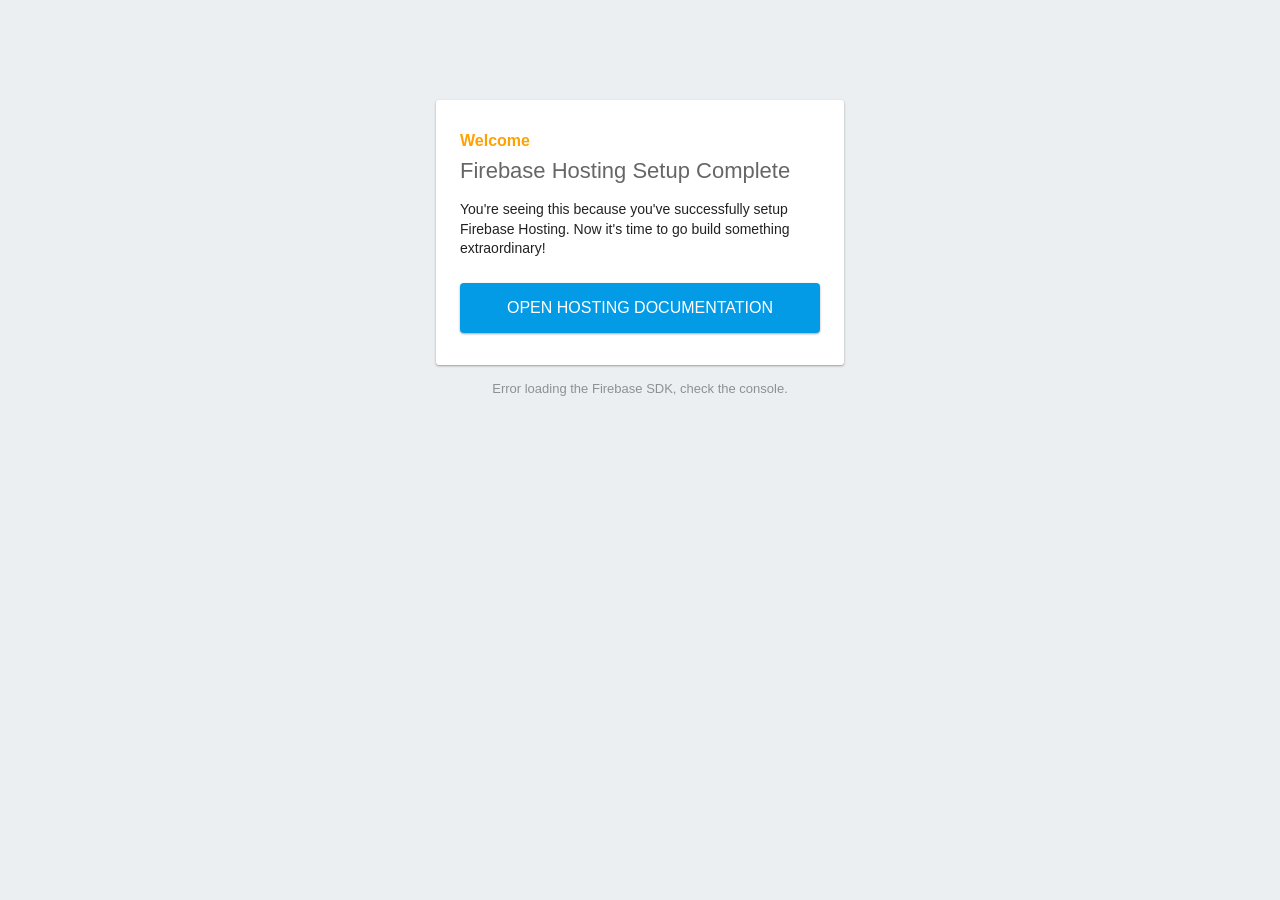
==== project/code/Public/index.html @ d44a6cde "connect firebase" ====
<!DOCTYPE html>
<html>
  <head>
    <meta charset="utf-8">
    <meta name="viewport" content="width=device-width, initial-scale=1">
    <title>Welcome to Firebase Hosting</title>

    <!-- update the version number as needed -->
    <script defer src="/__/firebase/12.6.0/firebase-app-compat.js"></script>
    <!-- include only the Firebase features as you need -->
    <script defer src="/__/firebase/12.6.0/firebase-auth-compat.js"></script>
    <script defer src="/__/firebase/12.6.0/firebase-database-compat.js"></script>
    <script defer src="/__/firebase/12.6.0/firebase-firestore-compat.js"></script>
    <script defer src="/__/firebase/12.6.0/firebase-functions-compat.js"></script>
    <script defer src="/__/firebase/12.6.0/firebase-messaging-compat.js"></script>
    <script defer src="/__/firebase/12.6.0/firebase-storage-compat.js"></script>
    <script defer src="/__/firebase/12.6.0/firebase-analytics-compat.js"></script>
    <script defer src="/__/firebase/12.6.0/firebase-remote-config-compat.js"></script>
    <script defer src="/__/firebase/12.6.0/firebase-performance-compat.js"></script>
    <!-- 
      initialize the SDK after all desired features are loaded, set useEmulator to false
      to avoid connecting the SDK to running emulators.
    -->
    <script defer src="/__/firebase/init.js?useEmulator=true"></script>

    <style media="screen">
      body { background: #ECEFF1; color: rgba(0,0,0,0.87); font-family: Roboto, Helvetica, Arial, sans-serif; margin: 0; padding: 0; }
      #message { background: white; max-width: 360px; margin: 100px auto 16px; padding: 32px 24px; border-radius: 3px; }
      #message h2 { color: #ffa100; font-weight: bold; font-size: 16px; margin: 0 0 8px; }
      #message h1 { font-size: 22px; font-weight: 300; color: rgba(0,0,0,0.6); margin: 0 0 16px;}
      #message p { line-height: 140%; margin: 16px 0 24px; font-size: 14px; }
      #message a { display: block; text-align: center; background: #039be5; text-transform: uppercase; text-decoration: none; color: white; padding: 16px; border-radius: 4px; }
      #message, #message a { box-shadow: 0 1px 3px rgba(0,0,0,0.12), 0 1px 2px rgba(0,0,0,0.24); }
      #load { color: rgba(0,0,0,0.4); text-align: center; font-size: 13px; }
      @media (max-width: 600px) {
        body, #message { margin-top: 0; background: white; box-shadow: none; }
        body { border-top: 16px solid #ffa100; }
      }
    </style>
  </head>
  <body>
    <div id="message">
      <h2>Welcome</h2>
      <h1>Firebase Hosting Setup Complete</h1>
      <p>You're seeing this because you've successfully setup Firebase Hosting. Now it's time to go build something extraordinary!</p>
      <a target="_blank" href="https://firebase.google.com/docs/hosting/">Open Hosting Documentation</a>
    </div>
    <p id="load">Firebase SDK Loading&hellip;</p>

    <script>
      document.addEventListener('DOMContentLoaded', function() {
        const loadEl = document.querySelector('#load');
        // // 🔥🔥🔥🔥🔥🔥🔥🔥🔥🔥🔥🔥🔥🔥🔥🔥🔥🔥🔥🔥🔥🔥🔥🔥🔥🔥🔥🔥🔥🔥🔥
        // // The Firebase SDK is initialized and available here!
        //
        // firebase.auth().onAuthStateChanged(user => { });
        // firebase.database().ref('/path/to/ref').on('value', snapshot => { });
        // firebase.firestore().doc('/foo/bar').get().then(() => { });
        // firebase.functions().httpsCallable('yourFunction')().then(() => { });
        // firebase.messaging().requestPermission().then(() => { });
        // firebase.storage().ref('/path/to/ref').getDownloadURL().then(() => { });
        // firebase.analytics(); // call to activate
        // firebase.analytics().logEvent('tutorial_completed');
        // firebase.performance(); // call to activate
        //
        // // 🔥🔥🔥🔥🔥🔥🔥🔥🔥🔥🔥🔥🔥🔥🔥🔥🔥🔥🔥🔥🔥🔥🔥🔥🔥🔥🔥🔥🔥🔥🔥

        try {
          let app = firebase.app();
          let features = [
            'auth', 
            'database', 
            'firestore',
            'functions',
            'messaging', 
            'storage', 
            'analytics', 
            'remoteConfig',
            'performance',
          ].filter(feature => typeof app[feature] === 'function');
          loadEl.textContent = `Firebase SDK loaded with ${features.join(', ')}`;
        } catch (e) {
          console.error(e);
          loadEl.textContent = 'Error loading the Firebase SDK, check the console.';
        }
      });
    </script>
  </body>
</html>
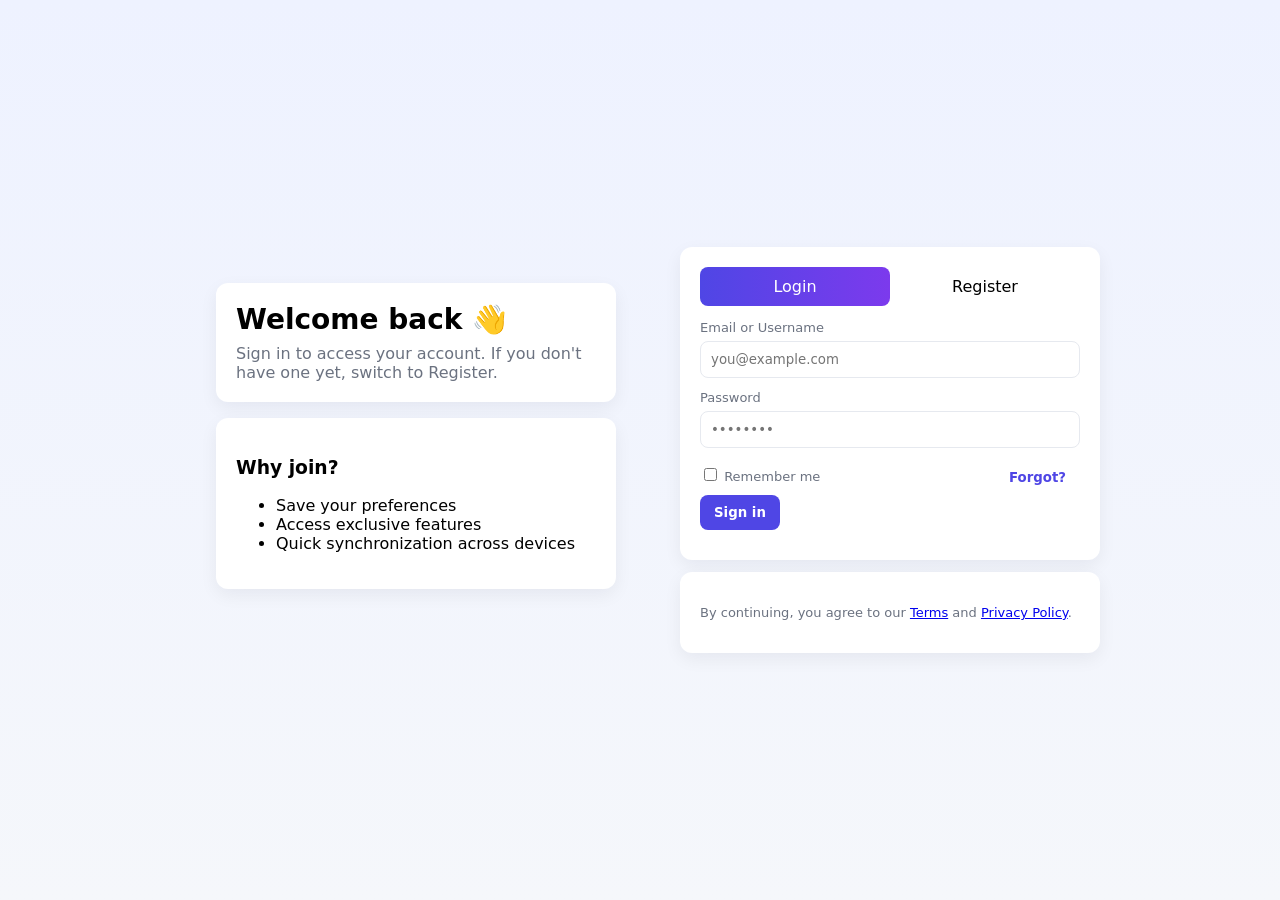
==== commit 1cab1354: "firebase" ====
--- a/project/code/Public/index.html
+++ b/project/code/Public/index.html
@@ -1,89 +1,116 @@
-<!DOCTYPE html>
-<html>
-  <head>
-    <meta charset="utf-8">
-    <meta name="viewport" content="width=device-width, initial-scale=1">
-    <title>Welcome to Firebase Hosting</title>
+<!doctype html>
+<html lang="en">
+<head>
+  <meta charset="utf-8">
+  <meta name="viewport" content="width=device-width, initial-scale=1">
+  <title>Login / Register</title>
 
-    <!-- update the version number as needed -->
-    <script defer src="/__/firebase/12.6.0/firebase-app-compat.js"></script>
-    <!-- include only the Firebase features as you need -->
-    <script defer src="/__/firebase/12.6.0/firebase-auth-compat.js"></script>
-    <script defer src="/__/firebase/12.6.0/firebase-database-compat.js"></script>
-    <script defer src="/__/firebase/12.6.0/firebase-firestore-compat.js"></script>
-    <script defer src="/__/firebase/12.6.0/firebase-functions-compat.js"></script>
-    <script defer src="/__/firebase/12.6.0/firebase-messaging-compat.js"></script>
-    <script defer src="/__/firebase/12.6.0/firebase-storage-compat.js"></script>
-    <script defer src="/__/firebase/12.6.0/firebase-analytics-compat.js"></script>
-    <script defer src="/__/firebase/12.6.0/firebase-remote-config-compat.js"></script>
-    <script defer src="/__/firebase/12.6.0/firebase-performance-compat.js"></script>
-    <!-- 
-      initialize the SDK after all desired features are loaded, set useEmulator to false
-      to avoid connecting the SDK to running emulators.
-    -->
-    <script defer src="/__/firebase/init.js?useEmulator=true"></script>
+  <link rel="stylesheet" href="login.css">
 
-    <style media="screen">
-      body { background: #ECEFF1; color: rgba(0,0,0,0.87); font-family: Roboto, Helvetica, Arial, sans-serif; margin: 0; padding: 0; }
-      #message { background: white; max-width: 360px; margin: 100px auto 16px; padding: 32px 24px; border-radius: 3px; }
-      #message h2 { color: #ffa100; font-weight: bold; font-size: 16px; margin: 0 0 8px; }
-      #message h1 { font-size: 22px; font-weight: 300; color: rgba(0,0,0,0.6); margin: 0 0 16px;}
-      #message p { line-height: 140%; margin: 16px 0 24px; font-size: 14px; }
-      #message a { display: block; text-align: center; background: #039be5; text-transform: uppercase; text-decoration: none; color: white; padding: 16px; border-radius: 4px; }
-      #message, #message a { box-shadow: 0 1px 3px rgba(0,0,0,0.12), 0 1px 2px rgba(0,0,0,0.24); }
-      #load { color: rgba(0,0,0,0.4); text-align: center; font-size: 13px; }
-      @media (max-width: 600px) {
-        body, #message { margin-top: 0; background: white; box-shadow: none; }
-        body { border-top: 16px solid #ffa100; }
-      }
-    </style>
-  </head>
-  <body>
-    <div id="message">
-      <h2>Welcome</h2>
-      <h1>Firebase Hosting Setup Complete</h1>
-      <p>You're seeing this because you've successfully setup Firebase Hosting. Now it's time to go build something extraordinary!</p>
-      <a target="_blank" href="https://firebase.google.com/docs/hosting/">Open Hosting Documentation</a>
+</head>
+<body>
+
+  <div class="container">
+    <div class="left">
+      <div class="hero card">
+        <h1>Welcome back 👋</h1>
+        <p>Sign in to access your account. If you don't have one yet, switch to Register.</p>
+      </div>
+
+      <div style="height:16px"></div>
+
+      <div class="card">
+        <h3>Why join?</h3>
+        <ul>
+          <li>Save your preferences</li>
+          <li>Access exclusive features</li>
+          <li>Quick synchronization across devices</li>
+        </ul>
+      </div>
     </div>
-    <p id="load">Firebase SDK Loading&hellip;</p>
 
-    <script>
-      document.addEventListener('DOMContentLoaded', function() {
-        const loadEl = document.querySelector('#load');
-        // // 🔥🔥🔥🔥🔥🔥🔥🔥🔥🔥🔥🔥🔥🔥🔥🔥🔥🔥🔥🔥🔥🔥🔥🔥🔥🔥🔥🔥🔥🔥🔥
-        // // The Firebase SDK is initialized and available here!
-        //
-        // firebase.auth().onAuthStateChanged(user => { });
-        // firebase.database().ref('/path/to/ref').on('value', snapshot => { });
-        // firebase.firestore().doc('/foo/bar').get().then(() => { });
-        // firebase.functions().httpsCallable('yourFunction')().then(() => { });
-        // firebase.messaging().requestPermission().then(() => { });
-        // firebase.storage().ref('/path/to/ref').getDownloadURL().then(() => { });
-        // firebase.analytics(); // call to activate
-        // firebase.analytics().logEvent('tutorial_completed');
-        // firebase.performance(); // call to activate
-        //
-        // // 🔥🔥🔥🔥🔥🔥🔥🔥🔥🔥🔥🔥🔥🔥🔥🔥🔥🔥🔥🔥🔥🔥🔥🔥🔥🔥🔥🔥🔥🔥🔥
+    <div>
+      <div class="card" id="auth-card">
 
-        try {
-          let app = firebase.app();
-          let features = [
-            'auth', 
-            'database', 
-            'firestore',
-            'functions',
-            'messaging', 
-            'storage', 
-            'analytics', 
-            'remoteConfig',
-            'performance',
-          ].filter(feature => typeof app[feature] === 'function');
-          loadEl.textContent = `Firebase SDK loaded with ${features.join(', ')}`;
-        } catch (e) {
-          console.error(e);
-          loadEl.textContent = 'Error loading the Firebase SDK, check the console.';
-        }
-      });
-    </script>
-  </body>
+        <div class="tabs">
+          <div class="tab active" id="tab-login" onclick="showForm('login-form')">Login</div>
+          <div class="tab" id="tab-register" onclick="showForm('register-form')">Register</div>
+        </div>
+
+        <div id="messages"></div>
+
+        <!-- LOGIN FORM -->
+        <form id="login-form">
+          <label>Email or Username</label>
+          <input type="text" id="login-email" placeholder="you@example.com">
+
+          <label>Password</label>
+          <input type="password" id="login-password" placeholder="••••••••">
+
+          <div class="helper">
+            <label><input type="checkbox" id="remember"> <span class="small">Remember me</span></label>
+            <button type="button" class="forgot" onclick="openForgot()">Forgot?</button>
+          </div>
+
+          <button type="submit">Sign in</button>
+
+          <div style="height:10px"></div>
+        </form>
+
+        <!-- REGISTER FORM -->
+        <form id="register-form" style="display:none">
+          <label>Full name</label>
+          <input type="text" id="reg-name" placeholder="Your name">
+
+          <label>Email</label>
+          <input type="email" id="reg-email" placeholder="you@example.com">
+
+          <label>Password</label>
+          <input type="password" id="reg-password" placeholder="Create a password">
+
+          <label>Confirm password</label>
+          <input type="password" id="reg-password2" placeholder="Confirm password">
+
+          <button type="submit">Create account</button>
+        </form>
+
+      </div>
+
+      <div style="height:12px"></div>
+      <div class="card small">
+        <p>By continuing, you agree to our <a href="#">Terms</a> and <a href="#">Privacy Policy</a>.</p>
+      </div>
+    </div>
+  </div>
+
+  <!-- Forgot Modal -->
+  <div id="forgot-modal" style="display:none">
+    <div class="modal-box">
+      <h3>Reset password</h3>
+      <p class="small">Enter your email and we'll send reset instructions.</p>
+
+      <input type="email" id="forgot-email" placeholder="you@example.com">
+
+      <div class="modal-buttons">
+        <button onclick="closeForgot()" class="cancel">Cancel</button>
+        <button onclick="sendForgot()">Send</button>
+      </div>
+    </div>
+  </div>
+  <script>
+  // Check login state
+  const user = localStorage.getItem("loggedInUser");
+
+  // If user IS logged in, send them to the feed
+  if (user) {
+    window.location.href = "feed.html";
+  }
+  
+  // If not logged in, do nothing (stay on this page to let them log in)
+</script>
+
+
+  <!-- External JavaScript -->
+  <script src="login.js"></script>
+</body>
 </html>
--- a/project/code/Public/login.css
+++ b/project/code/Public/login.css
@@ -0,0 +1,176 @@
+:root{
+  --bg:#f5f7fb;
+  --card:#ffffff;
+  --accent:#4f46e5;
+  --muted:#6b7280;
+  --danger:#ef4444;
+}
+
+*{
+  box-sizing:border-box;
+  font-family:Inter,system-ui,Arial;
+}
+
+body{
+  margin:0;
+  min-height:100vh;
+  background:linear-gradient(180deg,#eef2ff 0%,var(--bg) 100%);
+  display:flex;
+  align-items:center;
+  justify-content:center;
+  padding:32px;
+}
+
+.container{
+  width:920px;
+  max-width:100%;
+  display:grid;
+  grid-template-columns:1fr 420px;
+  gap:28px;
+}
+
+.left{
+  padding:36px;
+}
+
+.hero{
+  background:linear-gradient(180deg,rgba(79,70,229,.06),rgba(79,70,229,.02));
+  padding:40px;
+  border-radius:12px;
+}
+
+.hero h1{
+  margin:0 0 8px;
+  font-size:28px;
+}
+
+.hero p{
+  margin:0;
+  color:var(--muted);
+}
+
+.card{
+  background:var(--card);
+  padding:20px;
+  border-radius:12px;
+  box-shadow:0 6px 18px rgba(15,23,42,.06);
+}
+
+.tabs{
+  display:flex;
+  margin-bottom:14px;
+}
+
+.tab{
+  flex:1;
+  padding:10px;
+  border-radius:8px;
+  text-align:center;
+  cursor:pointer;
+}
+
+.tab.active{
+  background:linear-gradient(90deg,var(--accent),#7c3aed);
+  color:white;
+}
+
+label{
+  display:block;
+  color:var(--muted);
+  margin-bottom:6px;
+  font-size:13px;
+}
+
+input[type=text],input[type=password],input[type=email]{
+  width:100%;
+  padding:10px;
+  border:1px solid #e6e9ef;
+  border-radius:8px;
+  margin-bottom:12px;
+}
+
+button{
+  background:var(--accent);
+  color:white;
+  border:none;
+  padding:10px 14px;
+  border-radius:8px;
+  cursor:pointer;
+  font-weight:600;
+}
+
+.small{
+  font-size:13px;
+  color:var(--muted);
+}
+
+.helper{
+  display:flex;
+  justify-content:space-between;
+  align-items:center;
+}
+
+.error-message{
+  color:var(--danger);
+}
+
+.success-message{
+  color:green;
+}
+
+.forgot{
+  background:none;
+  border:none;
+  color:var(--accent);
+  cursor:pointer;
+}
+
+.third-party{
+  display:flex;
+  gap:8px;
+}
+
+.third-party button{
+  flex:1;
+  padding:8px;
+  background:#fff;
+  border:1px solid #e6e9ef;
+  color:#111;
+}
+
+#forgot-modal{
+  position:fixed;
+  left:0;
+  top:0;
+  width:100%;
+  height:100%;
+  background:rgba(2,6,23,0.5);
+  display:none;
+  align-items:center;
+  justify-content:center;
+}
+
+.modal-box{
+  background:white;
+  padding:20px;
+  border-radius:10px;
+  width:320px;
+}
+
+.modal-buttons{
+  display:flex;
+  justify-content:flex-end;
+  gap:8px;
+}
+
+.cancel{
+  background:#fff;
+  border:1px solid #ddd;
+  color:black;
+}
+
+@media(max-width:880px){
+  .container{
+    grid-template-columns:1fr;
+  }
+}
